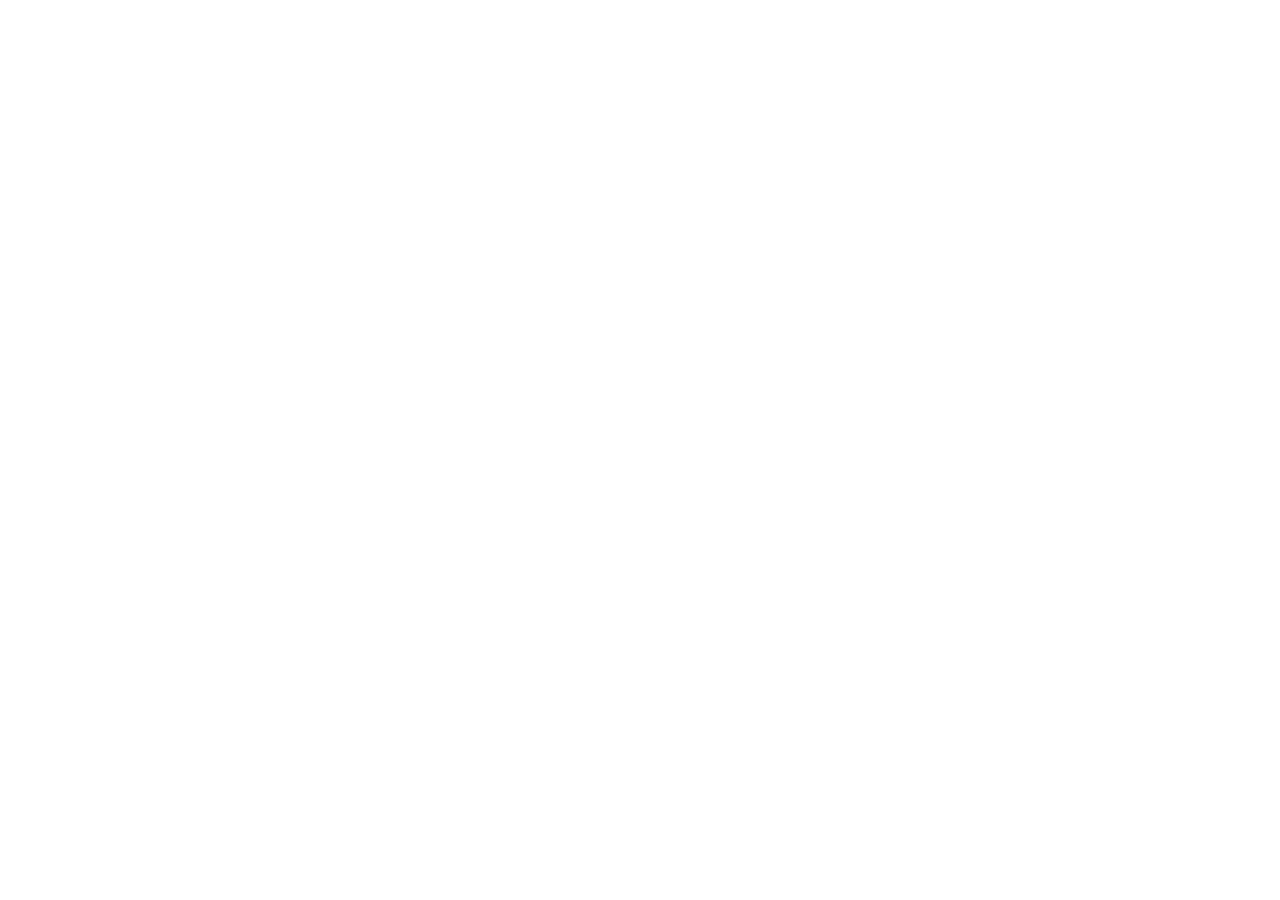
==== index.html @ 8a6f8663 "Create index.html" ====
<!DOCTYPE html>
<html lang="uk">
<head>
    <meta charset="UTF-8">
    <meta name="viewport" content="width=device-width, initial-scale=1.0">
    <title>CosmoQuest</title>
    <link rel="stylesheet" href="style.css">
</head>
<body>

    <header>
    </header>

    <main>
    </main>

    <footer>
    </footer>

    <script src="script.js"></script>
</body>
</html>
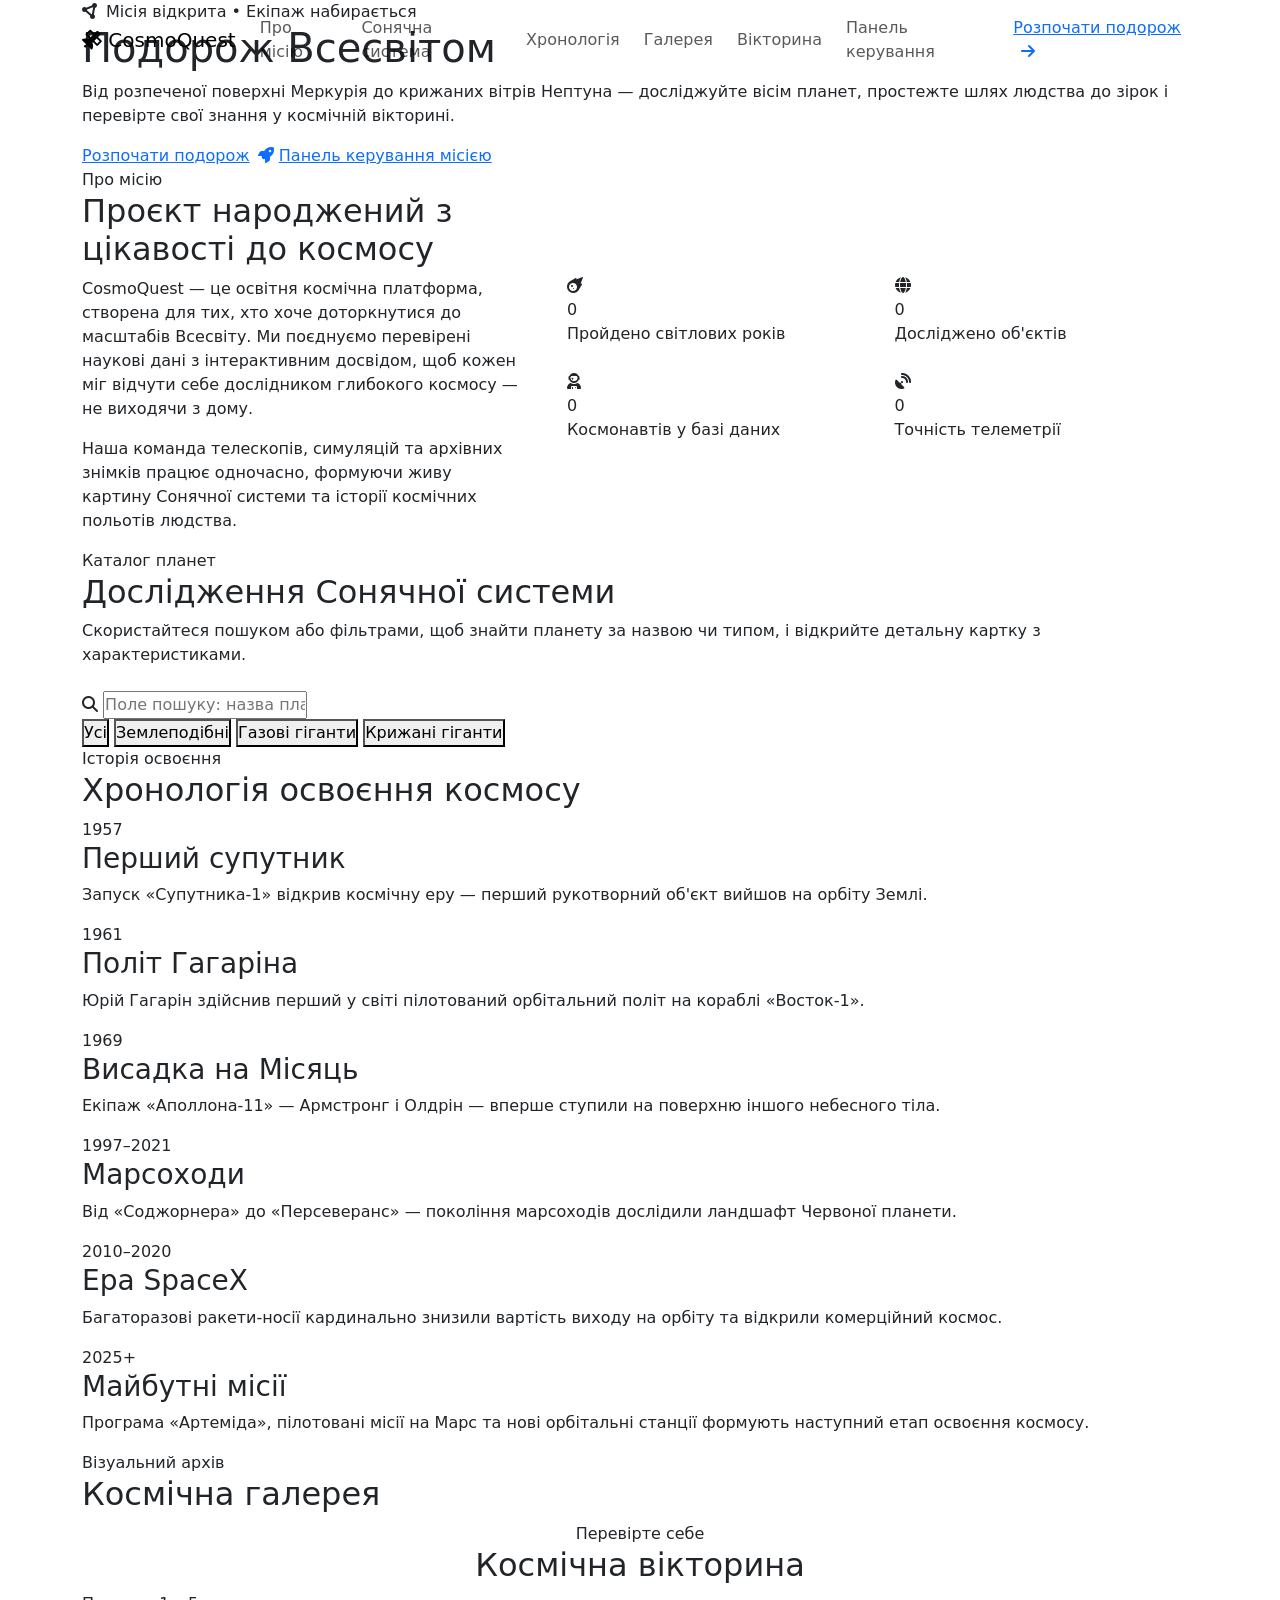
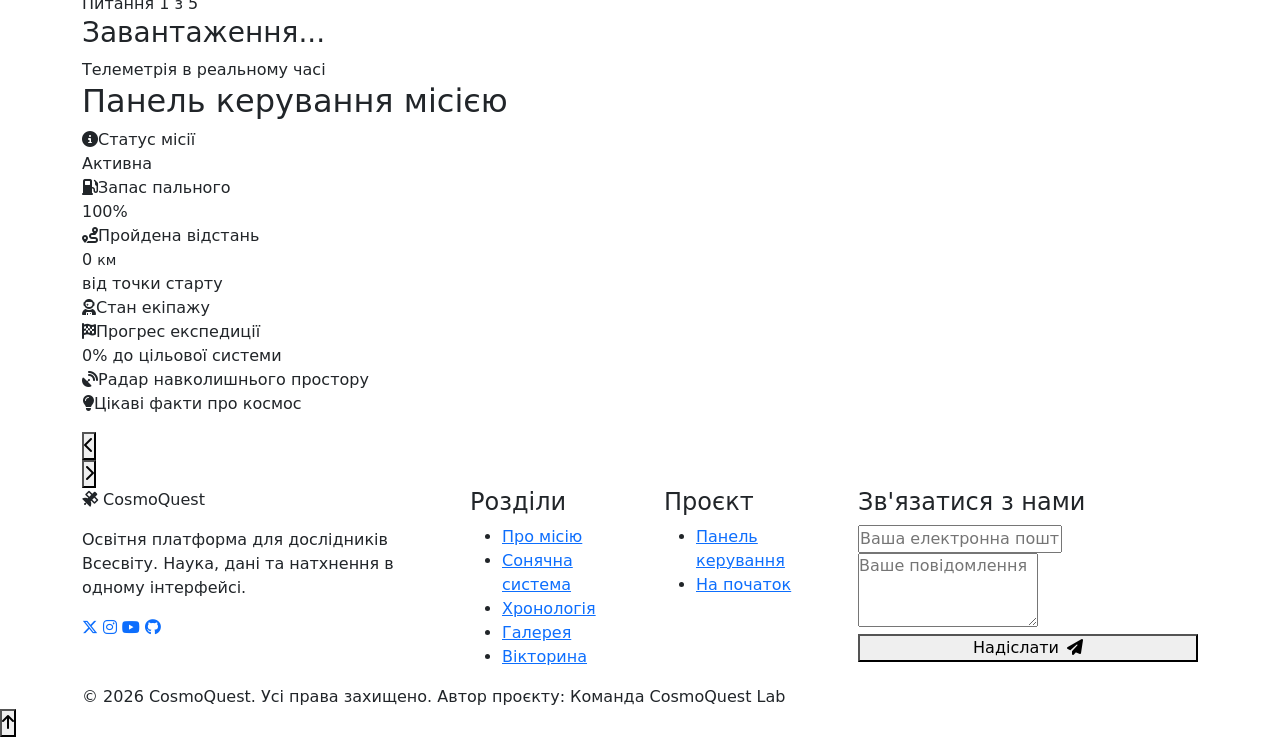
==== commit c364b8ee: "Update index.html" ====
--- a/index.html
+++ b/index.html
@@ -1,22 +1,363 @@
 <!DOCTYPE html>
 <html lang="uk">
 <head>
-    <meta charset="UTF-8">
-    <meta name="viewport" content="width=device-width, initial-scale=1.0">
-    <title>CosmoQuest</title>
-    <link rel="stylesheet" href="style.css">
+<meta charset="UTF-8">
+<meta name="viewport" content="width=device-width, initial-scale=1.0">
+<title>CosmoQuest — Подорож Всесвітом</title>
+<link rel="preconnect" href="https://fonts.googleapis.com">
+<link rel="preconnect" href="https://fonts.gstatic.com" crossorigin>
+<link href="https://fonts.googleapis.com/css2?family=Space+Grotesk:wght@400;500;600;700&family=Sora:wght@400;600;700;800&family=Inter:wght@300;400;500;600;700&display=swap" rel="stylesheet">
+<link href="https://cdn.jsdelivr.net/npm/bootstrap@5.3.0/dist/css/bootstrap.min.css" rel="stylesheet">
+<link rel="stylesheet" href="https://cdnjs.cloudflare.com/ajax/libs/font-awesome/6.4.0/css/all.min.css">
+<link rel="stylesheet" href="style.css">
 </head>
 <body>
 
-    <header>
-    </header>
-
-    <main>
-    </main>
-
-    <footer>
-    </footer>
-
-    <script src="script.js"></script>
+<div class="star-field" id="starField"></div>
+<div class="cursor-glow" id="cursorGlow"></div>
+
+<nav class="navbar navbar-expand-lg navbar-glass fixed-top">
+  <div class="container">
+    <a class="navbar-brand" href="#hero">
+      <span class="logo-mark"><i class="fa-solid fa-satellite"></i></span>
+      <span class="logo-text">Cosmo<span class="gradient-text">Quest</span></span>
+    </a>
+    <button class="navbar-toggler" type="button" data-bs-toggle="collapse" data-bs-target="#navMenu">
+      <span class="toggler-line"></span>
+      <span class="toggler-line"></span>
+      <span class="toggler-line"></span>
+    </button>
+    <div class="collapse navbar-collapse" id="navMenu">
+      <ul class="navbar-nav ms-auto align-items-lg-center gap-lg-2">
+        <li class="nav-item"><a class="nav-link" href="#mission">Про місію</a></li>
+        <li class="nav-item"><a class="nav-link" href="#system">Сонячна система</a></li>
+        <li class="nav-item"><a class="nav-link" href="#timeline">Хронологія</a></li>
+        <li class="nav-item"><a class="nav-link" href="#gallery">Галерея</a></li>
+        <li class="nav-item"><a class="nav-link" href="#quiz">Вікторина</a></li>
+        <li class="nav-item"><a class="nav-link" href="#dashboard">Панель керування</a></li>
+        <li class="nav-item"><a class="nav-cta" href="#system">Розпочати подорож<i class="fa-solid fa-arrow-right ms-2"></i></a></li>
+      </ul>
+    </div>
+  </div>
+</nav>
+
+<header class="hero" id="hero">
+  <div class="hero-orbit-ring ring-1"></div>
+  <div class="hero-orbit-ring ring-2"></div>
+  <div class="hero-orbit-ring ring-3"></div>
+  <div class="hero-planet"></div>
+  <div class="container hero-content">
+    <span class="eyebrow"><i class="fa-solid fa-circle-nodes me-2"></i>Місія відкрита • Екіпаж набирається</span>
+    <h1 class="hero-title">Подорож <span class="gradient-text">Всесвітом</span></h1>
+    <p class="hero-subtitle">Від розпеченої поверхні Меркурія до крижаних вітрів Нептуна — досліджуйте вісім планет, простежте шлях людства до зірок і перевірте свої знання у космічній вікторині.</p>
+    <div class="hero-actions">
+      <a href="#system" class="btn-cosmo primary">Розпочати подорож<i class="fa-solid fa-rocket ms-2"></i></a>
+      <a href="#dashboard" class="btn-cosmo ghost">Панель керування місією</a>
+    </div>
+  </div>
+  <a href="#mission" class="scroll-indicator" aria-label="Прокрутити вниз">
+    <span class="scroll-dot"></span>
+  </a>
+</header>
+
+<section class="section" id="mission">
+  <div class="container">
+    <div class="row align-items-center g-5">
+      <div class="col-lg-5">
+        <span class="section-eyebrow">Про місію</span>
+        <h2 class="section-title">Проєкт народжений з цікавості до космосу</h2>
+        <p class="section-text">CosmoQuest — це освітня космічна платформа, створена для тих, хто хоче доторкнутися до масштабів Всесвіту. Ми поєднуємо перевірені наукові дані з інтерактивним досвідом, щоб кожен міг відчути себе дослідником глибокого космосу — не виходячи з дому.</p>
+        <p class="section-text">Наша команда телескопів, симуляцій та архівних знімків працює одночасно, формуючи живу картину Сонячної системи та історії космічних польотів людства.</p>
+      </div>
+      <div class="col-lg-7">
+        <div class="row g-4">
+          <div class="col-sm-6">
+            <div class="glass-panel stat-card">
+              <i class="fa-solid fa-meteor stat-icon"></i>
+              <div class="stat-number" data-target="4.37" data-decimals="2" data-suffix=" млн">0</div>
+              <div class="stat-label">Пройдено світлових років</div>
+            </div>
+          </div>
+          <div class="col-sm-6">
+            <div class="glass-panel stat-card">
+              <i class="fa-solid fa-globe stat-icon"></i>
+              <div class="stat-number" data-target="128" data-suffix="">0</div>
+              <div class="stat-label">Досліджено об'єктів</div>
+            </div>
+          </div>
+          <div class="col-sm-6">
+            <div class="glass-panel stat-card">
+              <i class="fa-solid fa-user-astronaut stat-icon"></i>
+              <div class="stat-number" data-target="643" data-suffix="">0</div>
+              <div class="stat-label">Космонавтів у базі даних</div>
+            </div>
+          </div>
+          <div class="col-sm-6">
+            <div class="glass-panel stat-card">
+              <i class="fa-solid fa-satellite-dish stat-icon"></i>
+              <div class="stat-number" data-target="97" data-suffix="%">0</div>
+              <div class="stat-label">Точність телеметрії</div>
+            </div>
+          </div>
+        </div>
+      </div>
+    </div>
+  </div>
+</section>
+
+<section class="section section-alt" id="system">
+  <div class="container">
+    <span class="section-eyebrow">Каталог планет</span>
+    <h2 class="section-title">Дослідження Сонячної системи</h2>
+    <p class="section-text mb-4">Скористайтеся пошуком або фільтрами, щоб знайти планету за назвою чи типом, і відкрийте детальну картку з характеристиками.</p>
+
+    <div class="explorer-controls">
+      <div class="search-wrap">
+        <i class="fa-solid fa-magnifying-glass"></i>
+        <input type="text" id="planetSearch" class="search-input" placeholder="Поле пошуку: назва планети...">
+      </div>
+      <div class="filter-group" id="filterGroup">
+        <button class="filter-chip active" data-filter="усі">Усі</button>
+        <button class="filter-chip" data-filter="землеподібна">Землеподібні</button>
+        <button class="filter-chip" data-filter="газовий гігант">Газові гіганти</button>
+        <button class="filter-chip" data-filter="крижаний гігант">Крижані гіганти</button>
+      </div>
+    </div>
+
+    <div class="planet-grid" id="planetGrid"></div>
+  </div>
+</section>
+
+<section class="section" id="timeline">
+  <div class="container">
+    <span class="section-eyebrow">Історія освоєння</span>
+    <h2 class="section-title">Хронологія освоєння космосу</h2>
+    <div class="cosmic-timeline" id="timelineList">
+      <div class="timeline-item">
+        <div class="timeline-dot"></div>
+        <div class="glass-panel timeline-content">
+          <span class="timeline-year">1957</span>
+          <h3>Перший супутник</h3>
+          <p>Запуск «Супутника-1» відкрив космічну еру — перший рукотворний об'єкт вийшов на орбіту Землі.</p>
+        </div>
+      </div>
+      <div class="timeline-item">
+        <div class="timeline-dot"></div>
+        <div class="glass-panel timeline-content">
+          <span class="timeline-year">1961</span>
+          <h3>Політ Гагаріна</h3>
+          <p>Юрій Гагарін здійснив перший у світі пілотований орбітальний політ на кораблі «Восток-1».</p>
+        </div>
+      </div>
+      <div class="timeline-item">
+        <div class="timeline-dot"></div>
+        <div class="glass-panel timeline-content">
+          <span class="timeline-year">1969</span>
+          <h3>Висадка на Місяць</h3>
+          <p>Екіпаж «Аполлона-11» — Армстронг і Олдрін — вперше ступили на поверхню іншого небесного тіла.</p>
+        </div>
+      </div>
+      <div class="timeline-item">
+        <div class="timeline-dot"></div>
+        <div class="glass-panel timeline-content">
+          <span class="timeline-year">1997–2021</span>
+          <h3>Марсоходи</h3>
+          <p>Від «Соджорнера» до «Персеверанс» — покоління марсоходів дослідили ландшафт Червоної планети.</p>
+        </div>
+      </div>
+      <div class="timeline-item">
+        <div class="timeline-dot"></div>
+        <div class="glass-panel timeline-content">
+          <span class="timeline-year">2010–2020</span>
+          <h3>Ера SpaceX</h3>
+          <p>Багаторазові ракети-носії кардинально знизили вартість виходу на орбіту та відкрили комерційний космос.</p>
+        </div>
+      </div>
+      <div class="timeline-item">
+        <div class="timeline-dot"></div>
+        <div class="glass-panel timeline-content">
+          <span class="timeline-year">2025+</span>
+          <h3>Майбутні місії</h3>
+          <p>Програма «Артеміда», пілотовані місії на Марс та нові орбітальні станції формують наступний етап освоєння космосу.</p>
+        </div>
+      </div>
+    </div>
+  </div>
+</section>
+
+<section class="section section-alt" id="gallery">
+  <div class="container">
+    <span class="section-eyebrow">Візуальний архів</span>
+    <h2 class="section-title">Космічна галерея</h2>
+    <div class="gallery-grid" id="galleryGrid"></div>
+  </div>
+</section>
+
+<div class="modal fade" id="galleryModal" tabindex="-1" aria-hidden="true">
+  <div class="modal-dialog modal-dialog-centered modal-lg">
+    <div class="modal-content gallery-modal-content">
+      <button type="button" class="btn-close btn-close-white" data-bs-dismiss="modal" aria-label="Закрити"></button>
+      <div class="modal-image-wrap" id="modalVisual">
+        <i id="modalIcon" class="fa-solid"></i>
+      </div>
+      <div class="modal-body">
+        <h3 id="modalTitle"></h3>
+        <p id="modalDesc" class="mb-0"></p>
+      </div>
+    </div>
+  </div>
+</div>
+
+<section class="section" id="quiz">
+  <div class="container">
+    <span class="section-eyebrow text-center d-block">Перевірте себе</span>
+    <h2 class="section-title text-center">Космічна вікторина</h2>
+    <div class="quiz-wrap">
+      <div class="glass-panel quiz-panel">
+
+        <div class="quiz-progress-wrap">
+          <div class="quiz-progress-bar"><div class="quiz-progress-fill" id="quizProgressFill"></div></div>
+          <span class="quiz-progress-label" id="quizProgressLabel">Питання 1 з 5</span>
+        </div>
+
+        <div id="quizQuestionScreen">
+          <h3 class="quiz-question" id="quizQuestion">Завантаження...</h3>
+          <div class="quiz-options" id="quizOptions"></div>
+        </div>
+
+        <div id="quizResultScreen" class="quiz-result d-none">
+          <i class="fa-solid fa-satellite result-icon"></i>
+          <h3 class="result-title" id="resultTitle">Місію завершено</h3>
+          <div class="result-score"><span id="resultScore">0</span>/5</div>
+          <p class="result-comment" id="resultComment"></p>
+          <button class="btn-cosmo primary" id="quizRestartBtn">Пройти ще раз<i class="fa-solid fa-rotate-right ms-2"></i></button>
+        </div>
+
+      </div>
+    </div>
+  </div>
+</section>
+
+<section class="section section-alt" id="dashboard">
+  <div class="container">
+    <span class="section-eyebrow">Телеметрія в реальному часі</span>
+    <h2 class="section-title">Панель керування місією</h2>
+
+    <div class="dashboard-grid">
+
+      <div class="glass-panel dash-widget">
+        <div class="widget-head"><i class="fa-solid fa-circle-info"></i><span>Статус місії</span></div>
+        <div class="mission-status-row">
+          <span class="status-dot" id="statusDot"></span>
+          <span class="status-text" id="statusText">Активна</span>
+        </div>
+        <div class="telemetry-log" id="telemetryLog"></div>
+      </div>
+
+      <div class="glass-panel dash-widget">
+        <div class="widget-head"><i class="fa-solid fa-gas-pump"></i><span>Запас пального</span></div>
+        <div class="fuel-value" id="fuelValue">100%</div>
+        <div class="fuel-bar"><div class="fuel-fill" id="fuelFill"></div></div>
+      </div>
+
+      <div class="glass-panel dash-widget">
+        <div class="widget-head"><i class="fa-solid fa-route"></i><span>Пройдена відстань</span></div>
+        <div class="distance-value"><span id="distanceValue">0</span> <small>км</small></div>
+        <div class="distance-sub">від точки старту</div>
+      </div>
+
+      <div class="glass-panel dash-widget">
+        <div class="widget-head"><i class="fa-solid fa-user-astronaut"></i><span>Стан екіпажу</span></div>
+        <div class="crew-list" id="crewList"></div>
+      </div>
+
+      <div class="glass-panel dash-widget">
+        <div class="widget-head"><i class="fa-solid fa-flag-checkered"></i><span>Прогрес експедиції</span></div>
+        <div class="expedition-bar"><div class="expedition-fill" id="expeditionFill"></div></div>
+        <div class="expedition-label"><span id="expeditionPercent">0</span>% до цільової системи</div>
+      </div>
+
+      <div class="glass-panel dash-widget radar-widget">
+        <div class="widget-head"><i class="fa-solid fa-satellite-dish"></i><span>Радар навколишнього простору</span></div>
+        <div class="radar-box">
+          <div class="radar-ring r1"></div>
+          <div class="radar-ring r2"></div>
+          <div class="radar-ring r3"></div>
+          <div class="radar-sweep"></div>
+          <span class="radar-blip b1"></span>
+          <span class="radar-blip b2"></span>
+          <span class="radar-blip b3"></span>
+        </div>
+      </div>
+
+      <div class="glass-panel dash-widget facts-widget">
+        <div class="widget-head"><i class="fa-solid fa-lightbulb"></i><span>Цікаві факти про космос</span></div>
+        <div class="facts-carousel">
+          <p id="factText" class="fact-text"></p>
+          <div class="facts-nav">
+            <button id="factPrev" aria-label="Попередній факт"><i class="fa-solid fa-chevron-left"></i></button>
+            <div class="facts-dots" id="factsDots"></div>
+            <button id="factNext" aria-label="Наступний факт"><i class="fa-solid fa-chevron-right"></i></button>
+          </div>
+        </div>
+      </div>
+
+    </div>
+  </div>
+</section>
+
+<footer class="footer">
+  <div class="container">
+    <div class="row g-5">
+      <div class="col-lg-4">
+        <a class="navbar-brand mb-3 d-inline-block" href="#hero">
+          <span class="logo-mark"><i class="fa-solid fa-satellite"></i></span>
+          <span class="logo-text">Cosmo<span class="gradient-text">Quest</span></span>
+        </a>
+        <p class="footer-text">Освітня платформа для дослідників Всесвіту. Наука, дані та натхнення в одному інтерфейсі.</p>
+        <div class="social-row">
+          <a href="#" aria-label="Наша сторінка в X"><i class="fa-brands fa-x-twitter"></i></a>
+          <a href="#" aria-label="Наша сторінка в Instagram"><i class="fa-brands fa-instagram"></i></a>
+          <a href="#" aria-label="Наш канал на YouTube"><i class="fa-brands fa-youtube"></i></a>
+          <a href="#" aria-label="Наш репозиторій на GitHub"><i class="fa-brands fa-github"></i></a>
+        </div>
+      </div>
+      <div class="col-lg-2 col-sm-4">
+        <h4 class="footer-heading">Розділи</h4>
+        <ul class="footer-links">
+          <li><a href="#mission">Про місію</a></li>
+          <li><a href="#system">Сонячна система</a></li>
+          <li><a href="#timeline">Хронологія</a></li>
+          <li><a href="#gallery">Галерея</a></li>
+          <li><a href="#quiz">Вікторина</a></li>
+        </ul>
+      </div>
+      <div class="col-lg-2 col-sm-4">
+        <h4 class="footer-heading">Проєкт</h4>
+        <ul class="footer-links">
+          <li><a href="#dashboard">Панель керування</a></li>
+          <li><a href="#hero">На початок</a></li>
+        </ul>
+      </div>
+      <div class="col-lg-4 col-sm-4">
+        <h4 class="footer-heading">Зв'язатися з нами</h4>
+        <form class="contact-form">
+          <input type="email" class="contact-input" placeholder="Ваша електронна пошта">
+          <textarea class="contact-input" rows="3" placeholder="Ваше повідомлення"></textarea>
+          <button type="submit" class="btn-cosmo primary w-100">Надіслати<i class="fa-solid fa-paper-plane ms-2"></i></button>
+        </form>
+      </div>
+    </div>
+    <div class="footer-bottom">
+      <span>© 2026 CosmoQuest. Усі права захищено.</span>
+      <span class="footer-author">Автор проєкту: Команда CosmoQuest Lab</span>
+    </div>
+  </div>
+</footer>
+
+<button class="back-to-top" id="backToTop" aria-label="Прокрутити вгору"><i class="fa-solid fa-arrow-up"></i></button>
+
+<script src="https://cdn.jsdelivr.net/npm/bootstrap@5.3.0/dist/js/bootstrap.bundle.min.js"></script>
+<script src="script.js"></script>
 </body>
 </html>
--- a/style.css
+++ b/style.css
@@ -0,0 +1,5 @@
+* {
+    box-sizing: border-box;
+    margin: 0;
+    padding: 0;
+}
